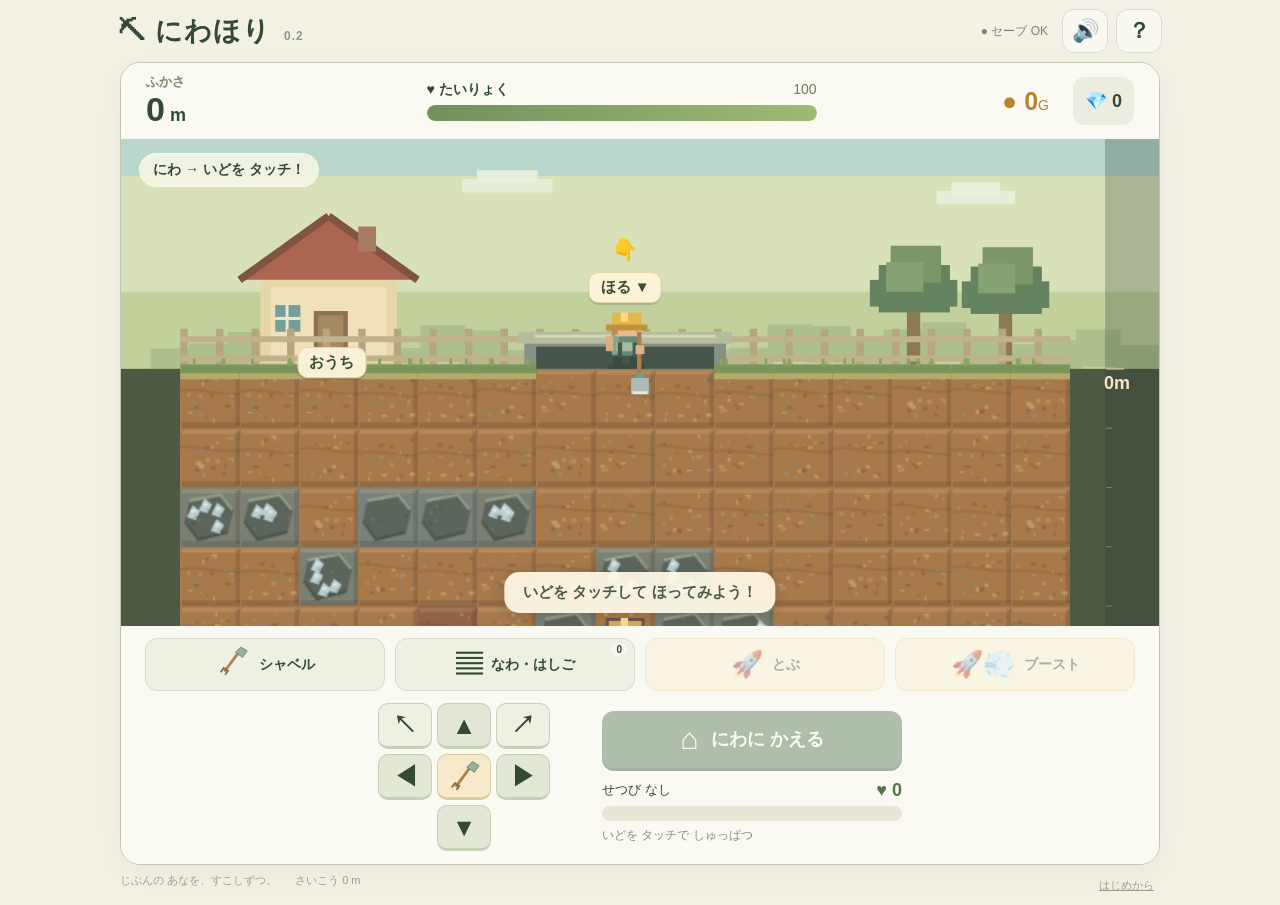
==== index.html @ e02c836e "Publish Niwahori v0.2" ====
<!doctype html>
<html lang="ja">
<head><meta charset="utf-8"><meta name="viewport" content="width=device-width,initial-scale=1,maximum-scale=1,user-scalable=no,viewport-fit=cover"><meta name="theme-color" content="#314a39"><title>にわほり Ver.0.2 — ぼくの ひみつきち</title><link rel="icon" href="favicon.svg" type="image/svg+xml"><link rel="stylesheet" href="style.css"></head>
<body>
<header><div class="brand">⛏ にわほり <small>0.2</small></div><div class="header-actions"><span id="saveState" role="status">● セーブ OK</span><button id="sound" aria-label="おとのオン・オフ">🔊</button><button id="help" aria-label="あそびかた">？</button></div></header>
<main class="game-shell">
 <div class="hud"><div class="depth-box"><small id="placeName">ふかさ</small><strong><span id="depth">0</span><span class="unit">m</span></strong></div><div class="energy"><div><b>♥ たいりょく</b><span id="energyText">100</span></div><div class="meter"><i id="energyBar"></i></div></div><div class="money"><span>●</span> <strong id="money">0</strong><small>G</small></div><button id="bag" aria-label="たからものをみる">💎 <b id="bagCount">0</b></button></div>
 <section class="viewport" id="viewport" aria-label="にわと ちか"><canvas id="game" aria-label="じぶんの にわと あな"></canvas><span class="scene-label" id="layerLabel">にわ → いどを タッチ！</span><div id="hotspots"></div><div class="toast" id="toast" role="status">いどを タッチして ほってみよう！</div><div id="travelTag" class="travel-tag" hidden>⌂ かえっているよ</div><div id="jetHud" class="jet-hud" hidden><span>🚀</span><div class="meter"><i id="fuelBar"></i></div><b id="fuelText">60</b></div></section>
 <section class="garden-controls" id="gardenControls" aria-label="そうさボタン">
  <div class="action-bar"><button id="switchTool"><span id="toolIcon">♠</span><b id="toolName">シャベル</b></button><button id="equipment"><span>▤</span><b>なわ・はしご</b><small id="equipmentCount">0</small></button><button id="fly" disabled><span>🚀</span><b>とぶ</b></button><button id="boost" disabled><span>🚀💨</span><b>ブースト</b></button></div>
  <div class="movement-row"><div class="dpad"><button data-dir="upleft" aria-label="ひだりうえをほる">↖</button><button data-dir="up" aria-label="うえへ">▲</button><button data-dir="upright" aria-label="みぎうえをほる">↗</button><button data-dir="left" aria-label="ひだりへ">◀</button><button id="dig" aria-label="むいているほうをほる">⛏</button><button data-dir="right" aria-label="みぎへ">▶</button><span></span><button data-dir="down" aria-label="したへ">▼</button><span></span></div>
  <div class="return-card"><button id="return"><span id="returnIcon">⌂</span><b id="returnLabel">にわに かえる</b></button><div class="cost-heading"><span id="routeName">かえる たいりょく</span><b id="returnCost">♥ 0</b></div><div class="cost-meter"><i id="returnBaseline"></i><i id="returnMeter"></i></div><small id="costCompare">なわ・はしごで らくらく</small></div></div>
 </section>
 <section id="houseControls" class="house-controls" hidden><b>☝ おへやの ものを タッチ！</b><span>ねる · うる · かう · どうぐを えらぶ</span><button id="exitHouse">🚪 にわへ</button></section>
</main>
<div class="parent-footer"><span>じぶんの あなを、すこしずつ。 <span id="record">さいこう 0 m</span></span><button id="reset">はじめから</button></div>
<dialog id="shopDialog"><div class="dialog-head"><h2>🛒 なにを かう？</h2><button data-close aria-label="とじる">×</button></div><div class="shop-wallet">● <b id="shopMoney">0</b> G <span id="storage">おけるかず 1 / 3</span></div><div id="shopItems" class="shop-grid"></div><p id="shopHint">かった どうぐは たなに ならぶよ</p></dialog>
<dialog id="toolsDialog"><div class="dialog-head"><h2>⛏ どれを つかう？</h2><button data-close aria-label="とじる">×</button></div><div id="toolChoices" class="choice-grid"></div></dialog>
<dialog id="equipmentDialog"><div class="dialog-head"><h2>▤ かえりみちを つくろう</h2><button data-close aria-label="とじる">×</button></div><div id="equipmentChoices" class="choice-grid"></div><p>いりぐちまで まとめて つけるよ。<br>▲で のぼって、よこあなへ！</p></dialog>
<dialog id="bagDialog"><div class="dialog-head"><h2>💎 たからもの</h2><button data-close aria-label="とじる">×</button></div><div id="oreList" class="choice-grid"></div><p>おうちの はこで うろう！</p></dialog>
<dialog id="journalDialog"><div class="dialog-head"><h2>📖 ぼうけんの にっき</h2><button data-close aria-label="とじる">×</button></div><div class="journal-status" id="journalStatus">✓ セーブ OK</div><p id="journalDetails"></p><button class="primary" id="manualSave">📖 いま セーブ</button></dialog>
<dialog id="rescueDialog"><div class="dialog-head"><h2>🛟 たすけを よぶ？</h2><button data-close aria-label="とじる">×</button></div><p>たいりょくが たりないよ。<br>たすけてもらって、おうちで ねよう。</p><p id="rescueFee"></p><button id="confirmRescue" class="primary rescue">🛟 たすけて！</button></dialog>
<dialog id="helpDialog"><div class="dialog-head"><h2>あそびかた</h2><button data-close aria-label="とじる">×</button></div><div class="help-cards"><p>👆 <b>いどを タッチ → ほる！</b></p><p>↖ ▲ ↗ <b>うえも ほれる</b><br>◀ ⛏ ▶<br>　 ▼ <b>ながく おすと どんどん したへ</b></p><p>✋ はなすと とまる。よこの あなにも いける！</p><p>🚪 おうちに はいって<br>🛏 ねる　💎 うる　🛒 かう</p><p>▤ はしごは ▲で のぼれる<br>🚀 ひみつの はこを さがそう！</p></div><details><summary>おとなのかたへ・キーボード</summary><p>矢印 / WASD：移動と掘削。同時押しまたは Q / E：斜め上。Space：向いている方向を掘る。X：道具。L：設備。R：帰還。F長押し：飛行。B：ブースト。燃料は家のベッドで回復。帰還は常に1.4秒。自動保存は同じブラウザ・同じURL内で有効です。</p></details></dialog>
<dialog id="resetDialog"><div class="dialog-head"><h2>はじめから あそぶ？</h2></div><p>いまの あな・おかね・どうぐは<br>なくなるよ。</p><div class="dialog-actions"><button data-close>やめる</button><button id="confirmReset" class="danger">はじめから</button></div></dialog>
<script src="config.js"></script><script src="game.js"></script>
</body></html>
---- style.css ----
:root{--ink:#324936;--green:#46674b;--cream:#f3f1e6;--line:#d8dccc;--gold:#d3a045}*{box-sizing:border-box}body{margin:0;background:var(--cream);color:var(--ink);font-family:ui-rounded,'Hiragino Maru Gothic ProN','Hiragino Kaku Gothic ProN','Yu Gothic',sans-serif;font-size:16px}button{font:inherit;font-weight:700;cursor:pointer;color:inherit;touch-action:manipulation;user-select:none;-webkit-user-select:none;-webkit-tap-highlight-color:transparent;border:0;border-radius:12px;min-height:48px;background:#e6eadd}button:focus-visible{outline:3px solid #dfab53;outline-offset:3px}button:disabled{opacity:.42;cursor:default}button:active:not(:disabled){filter:brightness(.92);transform:translateY(1px)}[hidden]{display:none!important}header{max-width:1080px;margin:auto;height:62px;display:flex;align-items:center;justify-content:space-between;padding:0 18px}.brand{font-weight:900;font-size:27px;letter-spacing:1px}.brand small{font-size:12px;color:#8b997e;margin-left:5px}.header-actions{display:flex;align-items:center;gap:8px}.header-actions button{width:46px;min-height:44px;border:1px solid var(--line);background:#faf9f1;font-size:22px}.header-actions>span{font-size:12px;color:#768865;margin-right:6px}.game-shell{height:calc(100svh - 97px);min-height:650px;max-height:1000px;max-width:1040px;margin:0 auto;border:1px solid #bfc8ad;border-radius:20px;overflow:hidden;background:#fdfbf3;display:flex;flex-direction:column;box-shadow:0 8px 30px #2c392c0b}.hud{height:76px;flex-shrink:0;display:flex;align-items:center;gap:24px;padding:10px 25px;background:#fbfaf2}.depth-box{min-width:95px;display:flex;flex-direction:column}.depth-box small{font-size:13px;font-weight:700;color:#7c886b}.depth-box strong{font-size:34px;line-height:1.1;font-variant-numeric:tabular-nums}.depth-box .unit{font-size:18px;margin-left:5px}.energy{max-width:390px;flex:1;margin:0 auto}.energy>div:first-child{display:flex;justify-content:space-between;font-size:14px;margin-bottom:6px}.energy span{color:#6b805e}.meter{height:16px;background:#e1e5d5;border-radius:20px;overflow:hidden}.meter i{display:block;width:100%;height:100%;border-radius:20px;background:linear-gradient(90deg,#6f925c,#9fba73);transition:width .15s}.money{white-space:nowrap;font-size:25px;color:#b4842e}.money small{font-size:14px}.hud>button{background:#edece0;font-size:18px;padding:7px 12px}.viewport{position:relative;flex:1;min-height:240px;overflow:hidden;background:#b8d4c6;touch-action:none}canvas{display:block;width:100%;height:100%;touch-action:none}.scene-label{position:absolute;top:14px;left:18px;background:#faf7e7db;border:1px solid #fff6;border-radius:18px;padding:7px 13px;font-weight:700;font-size:14px;pointer-events:none}.toast{position:absolute;bottom:13px;left:50%;transform:translateX(-50%);max-width:96%;width:max-content;padding:11px 19px;border-radius:15px;background:#fff9e8ed;color:#4b5b40;font-size:15px;font-weight:700;text-align:center;box-shadow:0 3px 15px #0002;pointer-events:none;transition:opacity .2s}.toast.off{opacity:0}.travel-tag{position:absolute;top:60px;left:18px;background:#f8d774;color:#4c4c30;border-radius:15px;padding:10px 16px;font-weight:700;pointer-events:none}.jet-hud{display:flex;align-items:center;gap:7px;position:absolute;right:15px;top:14px;background:#fff7e5e8;padding:7px 11px;border-radius:17px;font-size:16px}.jet-hud .meter{width:78px;height:12px}.jet-hud .meter i{background:linear-gradient(90deg,#e39e42,#efc864)}.jet-hud b{font-size:13px}.garden-controls{padding:12px 24px 13px;flex-shrink:0;background:#fbfaf2}.action-bar{display:grid;grid-template-columns:repeat(4,1fr);gap:10px;margin-bottom:12px}.action-bar button{position:relative;display:flex;align-items:center;justify-content:center;gap:9px;min-height:53px;border:1px solid #d7ddca;background:#edf0e3;touch-action:none}.action-bar span{font-size:26px}.action-bar b{font-size:14px}.action-bar small{position:absolute;top:4px;right:7px;border-radius:10px;background:#fff8;padding:1px 5px;font-size:10px}.action-bar #fly,.action-bar #boost{background:#f9edce;border-color:#e6d59f}.movement-row{display:flex;align-items:center;justify-content:center;gap:52px}.dpad{display:grid;grid-template-columns:repeat(3,54px);grid-template-rows:repeat(3,46px);gap:5px;flex-shrink:0}.dpad button{min-height:46px;border:1px solid #c6d0b4;border-bottom-width:3px;border-radius:10px;background:#e3e8d6;font-size:25px;touch-action:none}.dpad button:nth-child(1),.dpad button:nth-child(3){font-size:24px;background:#eef0e4}.dpad #dig{background:#f6eacb;border-color:#decca1;font-size:23px}.dpad button.pressed,.action-bar button.pressed{background:#769660;color:#fff;transform:translateY(2px);border-bottom-width:1px}.return-card{width:300px}.return-card>button{width:100%;background:#496a4c;color:#fff;display:flex;align-items:center;justify-content:center;gap:12px;min-height:57px;box-shadow:0 3px #2f5034}.return-card>button>span{font-size:30px}.return-card>button>b{font-size:18px}.return-card.rescue>button{background:#b87943;box-shadow:0 3px #8b5836}.cost-heading{display:flex;justify-content:space-between;font-size:13px;align-items:center;margin:12px 0 5px}.cost-heading b{font-size:18px;color:#587549}.cost-meter{position:relative;background:#e8e4d6;border-radius:20px;height:15px;overflow:hidden}.cost-meter i{display:block;position:absolute;height:100%;border-radius:20px;transition:width .25s}#returnBaseline{background:#c6bcab}#returnMeter{background:#82a365}.rescue #returnMeter{background:#c28b55}.return-card>small{display:block;font-size:12px;color:#839172;margin-top:6px}.house-controls{display:flex;align-items:center;justify-content:center;gap:20px;min-height:108px;padding:16px;background:#f7f1dd;flex-shrink:0;flex-wrap:wrap}.house-controls b{font-size:18px}.house-controls>span{font-size:13px;color:#8a876e}.house-controls button{padding:10px 20px;background:#e0e8ce}.parent-footer{max-width:1040px;display:flex;justify-content:space-between;margin:8px auto;font-size:11px;color:#9b9d87}.parent-footer button{min-height:24px;background:none;font-size:11px;font-weight:400;text-decoration:underline}.parent-footer #record{margin-left:15px}#hotspots{position:absolute;inset:0;pointer-events:none}.hotspot{position:absolute;transform:translate(-50%,-50%)!important;pointer-events:auto;min-width:64px;min-height:64px;border:2px solid transparent;background:transparent;border-radius:12px;color:#394c36;touch-action:manipulation}.hotspot:hover{border-color:#fff8;background:#fff1}.hotspot span{position:absolute;bottom:-8px;left:50%;transform:translateX(-50%);padding:5px 11px;border-radius:10px;background:#fff5dbf2;font-size:15px;white-space:nowrap;box-shadow:0 2px 0 #0002;border:1px solid #e2d6ab}.hotspot .ping{position:absolute;top:-19px;left:50%;font-size:21px;transform:translateX(-50%);font-style:normal;animation:point 1s ease-in-out infinite alternate}.hotspot.furniture{width:90px;height:76px}.hotspot.furniture span{bottom:-13px;font-size:17px;padding:6px 13px}.hotspot.ready span{background:#e8f1cf;border-color:#b9cb8d}.hotspot.selected span{background:#fbe8a8}@keyframes point{to{translate:0 -5px}}dialog{padding:24px;max-width:580px;width:calc(100% - 28px);max-height:88svh;overflow:auto;background:#f9f6e9;border:1px solid #d2d7bf;border-radius:23px;color:var(--ink);box-shadow:0 20px 100px #0004}dialog::backdrop{background:#1b342466;backdrop-filter:blur(3px)}.dialog-head{display:flex;align-items:center;justify-content:space-between;gap:12px;margin-bottom:18px}.dialog-head h2{font-size:23px;margin:0}.dialog-head button{font-size:27px;width:46px;flex-shrink:0;background:#e8e9d9}dialog p{font-size:16px;line-height:1.8;color:#788367}dialog .primary{width:100%;background:#50744e;color:white;font-size:20px;padding:15px}.shop-wallet{font-size:24px;color:#b58a32;margin-bottom:16px}.shop-wallet span{float:right;font-size:13px;color:#7f8c70;padding-top:6px}.shop-grid{display:grid;grid-template-columns:1fr 1fr;gap:12px}.shop-item{display:flex;flex-direction:column;align-items:center;gap:8px;border:2px solid #d5dcc3;background:#f2f0de;padding:14px 8px;min-height:160px}.shop-item .item-art{width:75px;height:64px;display:block}.shop-item b{font-size:17px}.shop-item small{font-size:12px;color:#869071}.shop-item .price{border-radius:12px;background:#f7e9b9;padding:6px 16px;color:#9b7425;font-size:18px}.shop-item:disabled{opacity:.65}.shop-item.owned{background:#e6edda;border-color:#9eb98a}.choice-grid{display:grid;grid-template-columns:repeat(2,1fr);gap:12px}.choice{display:flex;flex-direction:column;align-items:center;justify-content:center;padding:16px 8px;gap:9px;background:#eeefdf;border:2px solid #d2dcc0;min-height:140px;font-size:18px}.choice .item-art{width:80px;height:65px}.choice.selected{border-color:#648657;background:#e2eccd}.choice small{font-size:14px;font-weight:500}.choice .mini-meter{height:14px;width:90%;border-radius:10px;background:#d7d5bd;overflow:hidden}.mini-meter i{display:block;height:100%;background:#83a163}.ore-art{width:45px;height:50px;clip-path:polygon(25% 0,80% 10%,100% 45%,65% 100%,10% 80%,0 30%);box-shadow:inset 9px 9px #fff4}.journal-status{font-size:30px;color:#638751;padding:20px;text-align:center;background:#e5edce;border-radius:15px}.dialog-actions{display:flex;justify-content:flex-end;gap:10px}.dialog-actions button{padding:12px 20px}.danger{color:white;background:#af6c4d}.rescue{background:#b57c40!important}.help-cards p{border-bottom:1px solid #dfe2cc;padding:0 0 13px}.help-cards p:last-child{border:0}details{font-size:13px;color:#7e876c}details p{font-size:13px}summary{cursor:pointer;min-height:44px}
@media(max-width:700px){header{height:54px;padding:0 12px}.brand{font-size:23px}.header-actions{gap:5px}.header-actions>span{font-size:10px;margin-right:2px}.header-actions button{width:42px;min-height:42px}.game-shell{border-radius:15px;margin:0 8px;height:calc(100svh - 65px);min-height:620px;max-height:none}.hud{height:66px;padding:8px 13px;gap:12px}.depth-box{min-width:62px}.depth-box strong{font-size:29px}.depth-box small{font-size:11px}.energy>div:first-child{font-size:12px}.meter{height:14px}.money{font-size:22px}.money small{font-size:10px}.hud>button{padding:5px 8px;font-size:16px}.viewport{min-height:240px}.scene-label{font-size:12px;top:10px;left:10px;padding:6px 10px}.jet-hud{top:46px;right:8px;padding:5px 8px}.jet-hud .meter{width:55px}.garden-controls{padding:10px 10px 10px}.action-bar{gap:6px;margin-bottom:11px}.action-bar button{flex-direction:column;gap:1px;min-height:62px;border-radius:10px;padding:3px}.action-bar b{font-size:12px}.action-bar span{font-size:24px}.movement-row{gap:19px;justify-content:space-between}.dpad{grid-template-columns:repeat(3,46px);grid-template-rows:repeat(3,44px);gap:4px}.dpad button{min-height:44px;border-radius:9px;font-size:24px}.return-card{flex:1;max-width:240px;min-width:0}.return-card>button{gap:6px;min-height:56px;padding:6px}.return-card>button>span{font-size:27px}.return-card>button>b{font-size:14px}.cost-heading{font-size:10px;margin-top:10px}.cost-heading b{font-size:16px}.return-card>small{font-size:10px;line-height:1.4}.cost-meter{height:13px}.toast{font-size:13px;padding:9px 12px;bottom:10px}.parent-footer{padding:0 12px;font-size:10px}.parent-footer>span{max-width:75%}.parent-footer #record{margin-left:5px}.house-controls{min-height:126px;gap:7px;padding:12px;flex-direction:column}.house-controls b{font-size:17px}.house-controls button{min-height:44px;padding:7px 24px}.house-controls>span{font-size:11px}.hotspot{min-height:60px;min-width:60px}.hotspot span{font-size:13px;padding:4px 9px}.hotspot.furniture{width:74px;height:65px}.hotspot.furniture span{font-size:15px;padding:5px 10px}.travel-tag{font-size:14px;top:52px;left:10px;padding:7px 10px}dialog{padding:18px}.dialog-head h2{font-size:20px}.shop-item{min-height:158px;padding:11px 5px}.shop-item b{font-size:15px}.shop-item small{font-size:11px}.shop-grid{gap:9px}.shop-item .price{font-size:17px}.shop-wallet span{font-size:12px}.choice{font-size:16px;padding:14px 5px}.choice small{font-size:12px}}
@media(max-width:360px){.header-actions>span{font-size:9px}.hud{gap:9px;padding:8px}.hud>button{font-size:13px;padding:3px 5px}.money{font-size:19px}.energy b{font-size:11px}.movement-row{gap:9px}.dpad{grid-template-columns:repeat(3,44px)}.return-card>button>b{font-size:12px}.return-card>button>span{font-size:22px}.return-card>small{font-size:9px}.action-bar b{font-size:10px}.hotspot.furniture{width:64px}.hotspot.furniture span{font-size:13px}}
@media(max-height:600px) and (orientation:landscape){.game-shell{min-height:570px}.viewport{min-height:240px}}
@media(prefers-reduced-motion:reduce){*,*::before,*::after{animation:none!important;transition:none!important}}
#enter-well span{top:-30px;bottom:auto}
#enter-well .ping{top:-64px}
#enter-house span{bottom:-24px}
.action-bar .item-art{width:35px;height:32px}
.dpad .item-art{display:block;width:36px;height:34px;margin:0 auto}
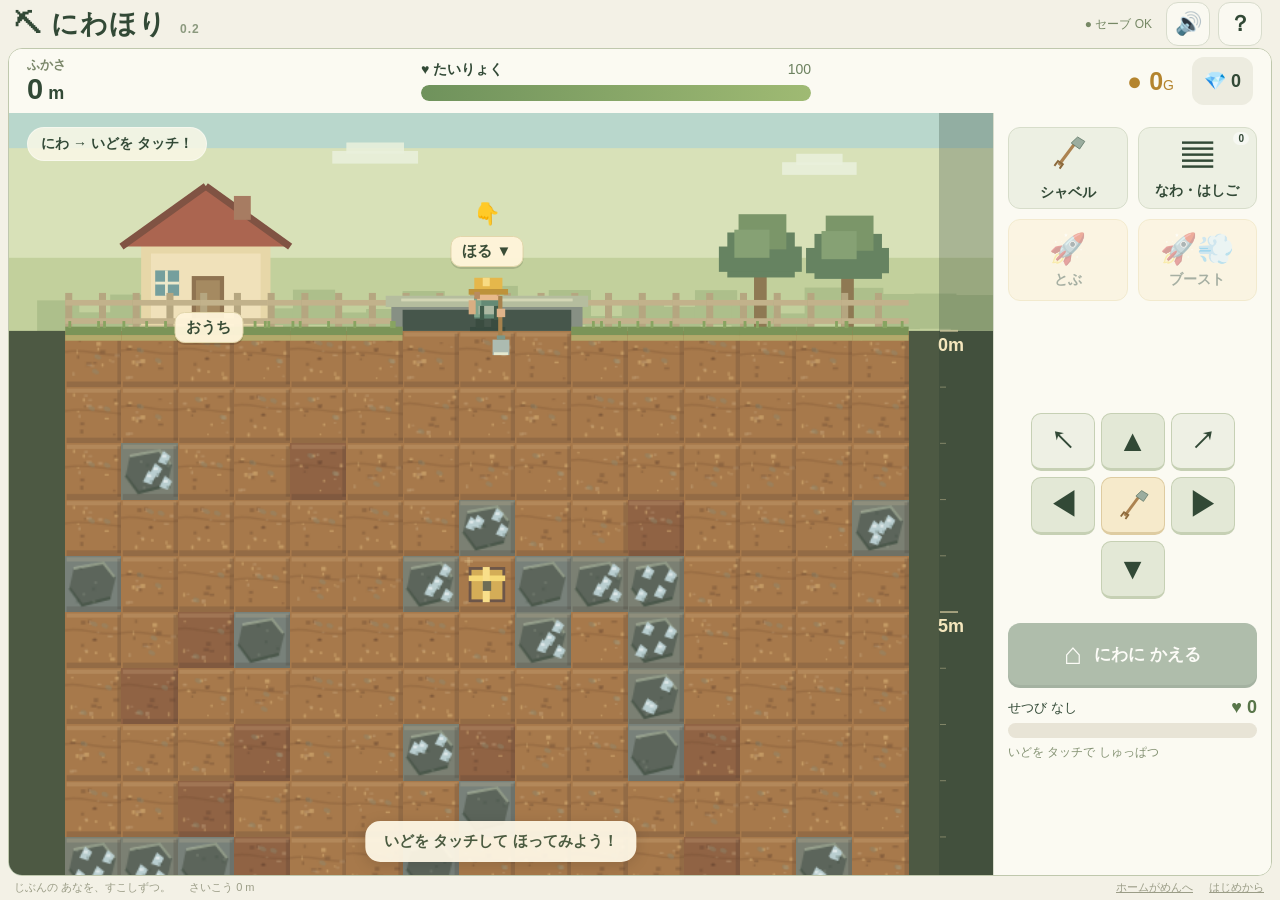
==== commit 98691415: "Add approved iPad home screen and touch support" ====
--- a/index.html
+++ b/index.html
@@ -1,6 +1,6 @@
 <!doctype html>
 <html lang="ja">
-<head><meta charset="utf-8"><meta name="viewport" content="width=device-width,initial-scale=1,maximum-scale=1,user-scalable=no,viewport-fit=cover"><meta name="theme-color" content="#314a39"><title>にわほり Ver.0.2 — ぼくの ひみつきち</title><link rel="icon" href="favicon.svg" type="image/svg+xml"><link rel="stylesheet" href="style.css"></head>
+<head><meta charset="utf-8"><meta name="viewport" content="width=device-width,initial-scale=1,viewport-fit=cover"><meta name="theme-color" content="#f3f1e6"><meta name="application-name" content="にわほり"><meta name="apple-mobile-web-app-title" content="にわほり"><meta name="apple-mobile-web-app-capable" content="yes"><meta name="mobile-web-app-capable" content="yes"><meta name="apple-mobile-web-app-status-bar-style" content="default"><meta name="color-scheme" content="light"><link rel="manifest" href="manifest.json"><link rel="apple-touch-icon" sizes="180x180" href="icons/apple-touch-icon.png"><title>にわほり Ver.0.2 — ぼくの ひみつきち</title><link rel="icon" href="favicon.svg" type="image/svg+xml"><link rel="stylesheet" href="style.css"></head>
 <body>
 <header><div class="brand">⛏ にわほり <small>0.2</small></div><div class="header-actions"><span id="saveState" role="status">● セーブ OK</span><button id="sound" aria-label="おとのオン・オフ">🔊</button><button id="help" aria-label="あそびかた">？</button></div></header>
 <main class="game-shell">
@@ -13,7 +13,7 @@
  </section>
  <section id="houseControls" class="house-controls" hidden><b>☝ おへやの ものを タッチ！</b><span>ねる · うる · かう · どうぐを えらぶ</span><button id="exitHouse">🚪 にわへ</button></section>
 </main>
-<div class="parent-footer"><span>じぶんの あなを、すこしずつ。 <span id="record">さいこう 0 m</span></span><button id="reset">はじめから</button></div>
+<div class="parent-footer"><span>じぶんの あなを、すこしずつ。 <span id="record">さいこう 0 m</span></span><div class="footer-actions"><button id="installGuide">ホームがめんへ</button><button id="reset">はじめから</button></div></div>
 <dialog id="shopDialog"><div class="dialog-head"><h2>🛒 なにを かう？</h2><button data-close aria-label="とじる">×</button></div><div class="shop-wallet">● <b id="shopMoney">0</b> G <span id="storage">おけるかず 1 / 3</span></div><div id="shopItems" class="shop-grid"></div><p id="shopHint">かった どうぐは たなに ならぶよ</p></dialog>
 <dialog id="toolsDialog"><div class="dialog-head"><h2>⛏ どれを つかう？</h2><button data-close aria-label="とじる">×</button></div><div id="toolChoices" class="choice-grid"></div></dialog>
 <dialog id="equipmentDialog"><div class="dialog-head"><h2>▤ かえりみちを つくろう</h2><button data-close aria-label="とじる">×</button></div><div id="equipmentChoices" class="choice-grid"></div><p>いりぐちまで まとめて つけるよ。<br>▲で のぼって、よこあなへ！</p></dialog>
@@ -22,5 +22,6 @@
 <dialog id="rescueDialog"><div class="dialog-head"><h2>🛟 たすけを よぶ？</h2><button data-close aria-label="とじる">×</button></div><p>たいりょくが たりないよ。<br>たすけてもらって、おうちで ねよう。</p><p id="rescueFee"></p><button id="confirmRescue" class="primary rescue">🛟 たすけて！</button></dialog>
 <dialog id="helpDialog"><div class="dialog-head"><h2>あそびかた</h2><button data-close aria-label="とじる">×</button></div><div class="help-cards"><p>👆 <b>いどを タッチ → ほる！</b></p><p>↖ ▲ ↗ <b>うえも ほれる</b><br>◀ ⛏ ▶<br>　 ▼ <b>ながく おすと どんどん したへ</b></p><p>✋ はなすと とまる。よこの あなにも いける！</p><p>🚪 おうちに はいって<br>🛏 ねる　💎 うる　🛒 かう</p><p>▤ はしごは ▲で のぼれる<br>🚀 ひみつの はこを さがそう！</p></div><details><summary>おとなのかたへ・キーボード</summary><p>矢印 / WASD：移動と掘削。同時押しまたは Q / E：斜め上。Space：向いている方向を掘る。X：道具。L：設備。R：帰還。F長押し：飛行。B：ブースト。燃料は家のベッドで回復。帰還は常に1.4秒。自動保存は同じブラウザ・同じURL内で有効です。</p></details></dialog>
 <dialog id="resetDialog"><div class="dialog-head"><h2>はじめから あそぶ？</h2></div><p>いまの あな・おかね・どうぐは<br>なくなるよ。</p><div class="dialog-actions"><button data-close>やめる</button><button id="confirmReset" class="danger">はじめから</button></div></dialog>
+<dialog id="installDialog"><div class="dialog-head"><h2>おうちの がめんへ</h2><button data-close aria-label="とじる">×</button></div><p>iPad・iPhoneのSafariで<br><b>共有 ↑ → ホーム画面に追加</b></p><p>「にわほり」のアイコンから起動すると、Safariのアドレスバーやタブバーがない画面で遊べます。</p><p>Safariとホーム画面アプリでは、セーブが別になる場合があります。アプリ側でも日記帳の「セーブ OK」を確認してください。初回起動にはインターネット接続が必要です。</p><button class="primary" data-close>わかった！</button></dialog>
 <script src="config.js"></script><script src="game.js"></script>
 </body></html>
--- a/style.css
+++ b/style.css
@@ -8,3 +8,73 @@
 #enter-house span{bottom:-24px}
 .action-bar .item-art{width:35px;height:32px}
 .dpad .item-art{display:block;width:36px;height:34px;margin:0 auto}
+
+/* App viewport: one screen, including the iPad status/home-indicator safe areas. */
+html{height:100%;overscroll-behavior:none;background:var(--cream)}
+body{height:100vh;height:100svh;height:100dvh;height:var(--app-height,100dvh);min-height:0;overflow:hidden;overscroll-behavior:none;display:grid;grid-template-rows:48px minmax(0,1fr) 24px;padding:env(safe-area-inset-top,0px) env(safe-area-inset-right,0px) env(safe-area-inset-bottom,0px) env(safe-area-inset-left,0px)}
+header{height:48px;width:100%;max-width:1600px;min-width:0;margin:0 auto;padding:0 14px}
+.game-shell{width:calc(100% - 16px);height:auto;min-height:0;max-height:none;max-width:1600px;margin:0 auto;min-width:0;border-radius:14px;box-shadow:none}
+.viewport{min-height:0;min-width:0;flex:1 1 0;contain:layout paint}
+.hud{height:64px;min-width:0;padding:8px 18px;gap:18px}
+.depth-box{min-width:78px}.depth-box strong{font-size:29px}
+.parent-footer{margin:0 auto;padding:0 14px;max-width:1600px;width:100%;min-width:0;align-items:center;gap:6px;line-height:1.2}
+.parent-footer>span{overflow:hidden;white-space:nowrap;text-overflow:ellipsis;min-width:0}
+.footer-actions{display:flex;gap:12px;flex-shrink:0}
+.footer-actions button{white-space:nowrap;font-size:11px;padding:0 2px;min-height:22px}
+.garden-controls{padding:10px 16px;min-width:0}
+.dpad{grid-template-columns:repeat(3,58px);grid-template-rows:repeat(3,50px);gap:5px}
+.dpad button{min-height:50px}
+.action-bar button{min-height:56px}
+/* Suppress native gestures only on game surfaces, never on the dialogs. */
+.game-shell,.game-shell *,header button,.parent-footer button{-webkit-user-select:none;user-select:none;-webkit-touch-callout:none}
+.game-shell,.viewport,canvas,.dpad,.dpad button,.action-bar button,.hotspot,.return-card button,.house-controls button{touch-action:none}
+.game-shell svg,.game-shell img{pointer-events:none;-webkit-user-drag:none;user-drag:none}
+.parent-footer button,header button{touch-action:manipulation}
+dialog{max-height:calc(100vh - 32px);max-height:calc(100dvh - env(safe-area-inset-top,0px) - env(safe-area-inset-bottom,0px) - 32px);overscroll-behavior:contain;touch-action:pan-y pinch-zoom;-webkit-overflow-scrolling:touch;scrollbar-gutter:stable;overflow:auto}
+dialog button,dialog summary{touch-action:manipulation;-webkit-touch-callout:none}
+dialog img,dialog svg{-webkit-touch-callout:none;-webkit-user-drag:none}
+.standalone #installGuide{display:none}
+@media(display-mode:standalone){#installGuide{display:none}}
+@media(max-width:700px){
+ body{grid-template-rows:46px minmax(0,1fr) 24px}header{height:46px;padding:0 10px}.brand{font-size:22px}
+ .game-shell{height:auto;min-height:0;max-height:none;width:calc(100% - 12px);margin:0 auto;border-radius:12px}
+ .hud{height:60px;padding:7px 10px;gap:12px}.depth-box{min-width:60px}.viewport{min-height:0}
+ .garden-controls{padding:8px 10px}.action-bar{margin-bottom:8px;gap:6px}.action-bar button{min-height:54px}
+ .movement-row{gap:14px}.dpad{grid-template-columns:repeat(3,46px);grid-template-rows:repeat(3,44px);gap:4px}.dpad button{min-height:44px}
+ .house-controls{min-height:110px;padding:9px;gap:6px}.parent-footer{padding:0 10px;font-size:9px}.parent-footer>span{max-width:none}.parent-footer #record{margin-left:5px}.footer-actions{gap:8px}.footer-actions button{font-size:10px}
+ .header-actions button{min-height:44px;width:44px}
+}
+/* A child-friendly control rail leaves the landscape iPad's full height for digging. */
+@media(min-width:750px) and (orientation:landscape) and (min-height:600px){
+ .game-shell{display:grid;grid-template-columns:minmax(0,1fr) 278px;grid-template-rows:64px minmax(0,1fr);gap:0}
+ .hud{grid-row:1;grid-column:1/-1}.viewport{grid-row:2;grid-column:1;height:100%}
+ .garden-controls{grid-row:2;grid-column:2;display:flex;flex-direction:column;padding:14px;gap:12px;border-left:1px solid var(--line)}
+ .action-bar{grid-template-columns:repeat(2,1fr);gap:10px;margin:0;flex-shrink:0}.action-bar button{min-height:82px;flex-direction:column;gap:5px}.action-bar b{font-size:14px}.action-bar span{font-size:30px}.action-bar .item-art{width:40px;height:38px}
+ .movement-row{flex:1;flex-direction:column;justify-content:center;gap:24px;min-height:0}
+ .dpad{grid-template-columns:repeat(3,64px);grid-template-rows:repeat(3,58px);gap:6px}.dpad button{min-height:58px;font-size:30px}
+ .return-card{width:100%;max-width:none;flex:0 0 auto}.return-card>button{min-height:62px}.return-card>button>b{font-size:17px}.return-card>small{font-size:12px}
+ .house-controls{grid-row:2;grid-column:2;flex-direction:column;justify-content:center;align-items:center;min-height:0;padding:16px;gap:24px;text-align:center}.house-controls>span{line-height:1.8}.house-controls button{min-height:58px;width:100%}
+}
+@media(min-width:750px) and (orientation:landscape) and (min-height:600px) and (max-height:730px){
+ .garden-controls{padding:10px;gap:8px}.action-bar button{min-height:64px}.movement-row{gap:14px}.dpad{grid-template-rows:repeat(3,52px)}.dpad button{min-height:52px}.return-card>button{min-height:54px}
+}
+/* Phones in landscape and iPad split view keep every control on screen too. */
+@media(min-width:620px) and (orientation:landscape) and (max-height:599px){
+ body{grid-template-rows:44px minmax(0,1fr) 22px}header{height:44px}.brand{font-size:21px}
+ .game-shell{display:grid;grid-template-columns:minmax(0,1fr) 330px;grid-template-rows:48px minmax(0,1fr);min-height:0;height:auto}
+ .hud{grid-row:1;grid-column:1/-1;height:48px;padding:4px 12px}.hud .depth-box{flex-direction:row;align-items:center;gap:8px}.hud .depth-box strong{font-size:25px}
+ .viewport{grid-row:2;grid-column:1;min-height:0;height:100%}
+ .garden-controls{grid-row:2;grid-column:2;display:flex;flex-direction:column;justify-content:center;gap:8px;padding:8px;border-left:1px solid var(--line)}
+ .action-bar{grid-template-columns:repeat(4,1fr);margin:0;gap:5px}.action-bar button{min-height:48px;flex-direction:column;gap:0}.action-bar b{font-size:10px}.action-bar span{font-size:22px}.action-bar .item-art{width:28px;height:25px}
+ .movement-row{gap:10px;justify-content:space-between}.dpad{grid-template-columns:repeat(3,44px);grid-template-rows:repeat(3,44px);gap:4px}.dpad button{min-height:44px;font-size:23px}
+ .return-card{flex:1;width:auto;min-width:0}.return-card>button{gap:4px;min-height:52px;padding:4px}.return-card>button>span{font-size:23px}.return-card>button>b{font-size:12px}.cost-heading{font-size:10px}.cost-heading b{font-size:15px}.return-card>small{font-size:10px}
+ .house-controls{grid-row:2;grid-column:2;flex-direction:column;min-height:0;padding:12px;gap:15px;text-align:center}.house-controls button{min-height:48px}
+ .scene-label{top:7px;left:7px;font-size:11px;padding:5px 9px}.toast{font-size:11px;padding:7px 10px;bottom:7px}.jet-hud{top:40px;right:7px}
+}
+@media(min-width:750px) and (orientation:landscape) and (min-height:600px) and (max-height:650px){
+ .action-bar button{min-height:56px;gap:2px}.action-bar span{font-size:25px}.action-bar .item-art{width:30px;height:28px}
+ .movement-row{gap:10px}.dpad{grid-template-rows:repeat(3,48px)}.dpad button{min-height:48px;font-size:26px}
+ .return-card>button{min-height:48px}.cost-heading{margin-top:8px}.return-card>small{font-size:11px}
+}
+.header-actions{flex-shrink:0}.header-actions button{flex:0 0 44px;min-width:44px}.brand{white-space:nowrap}
+@media(max-width:360px){.header-actions #saveState{display:none}}
